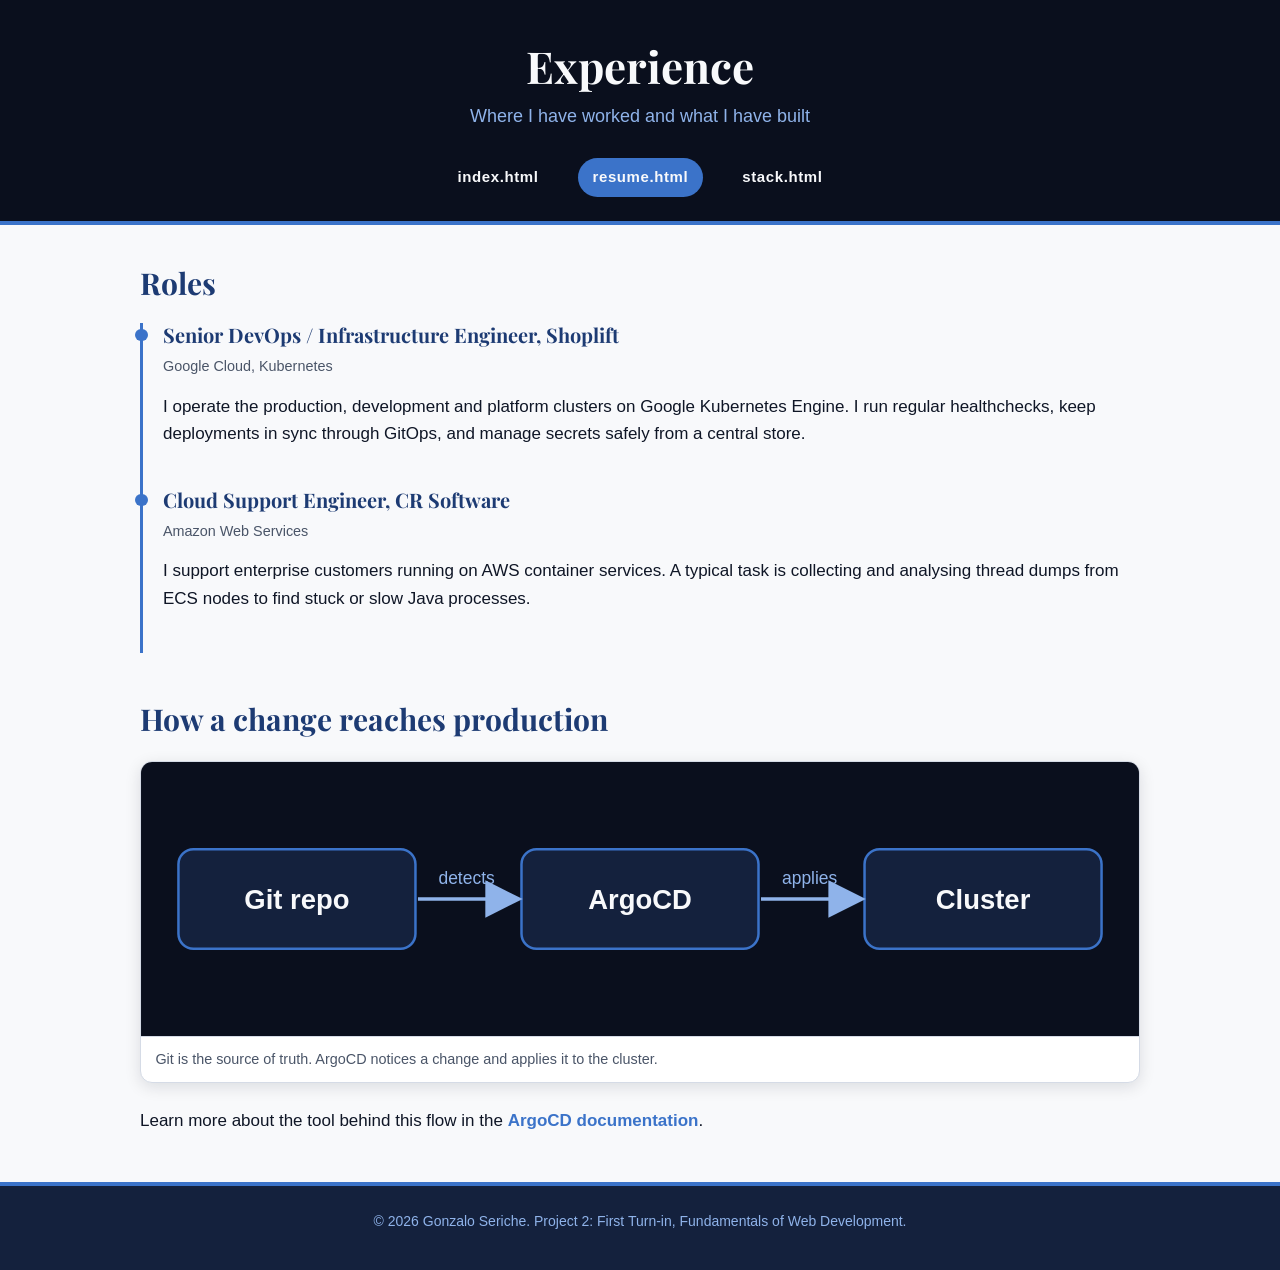
==== resume.html @ bd39b1fa "Rename experience page to resume and use file names in navigation" ====
<!DOCTYPE html>
<html lang="en">
  <head>
    <meta charset="utf-8">
    <meta name="viewport" content="width=device-width, initial-scale=1">
    <title>Experience | Gonzalo Seriche</title>
    <link rel="stylesheet" href="css/reset.css">
    <link rel="stylesheet" href="css/styles.css">
  </head>
  <body>
    <header>
      <h1>Experience</h1>
      <p class="tagline">Where I have worked and what I have built</p>
      <nav>
        <ul>
          <li><a href="index.html">index.html</a></li>
          <li><a href="resume.html" aria-current="page">resume.html</a></li>
          <li><a href="stack.html">stack.html</a></li>
        </ul>
      </nav>
    </header>
    <main>
      <section>
        <h2>Roles</h2>
        <ul class="timeline">
          <li>
            <h3>Senior DevOps / Infrastructure Engineer, Shoplift</h3>
            <p class="when">Google Cloud, Kubernetes</p>
            <p>
              I operate the production, development and platform clusters on
              Google Kubernetes Engine. I run regular healthchecks, keep
              deployments in sync through GitOps, and manage secrets safely
              from a central store.
            </p>
          </li>
          <li>
            <h3>Cloud Support Engineer, CR Software</h3>
            <p class="when">Amazon Web Services</p>
            <p>
              I support enterprise customers running on AWS container
              services. A typical task is collecting and analysing thread dumps
              from ECS nodes to find stuck or slow Java processes.
            </p>
          </li>
        </ul>
      </section>
      <section>
        <h2>How a change reaches production</h2>
        <figure>
          <img src="images/gitops-flow.svg" alt="Flow diagram: Git repository, ArgoCD, then the Kubernetes cluster">
          <figcaption>Git is the source of truth. ArgoCD notices a change and applies it to the cluster.</figcaption>
        </figure>
        <p>
          Learn more about the tool behind this flow in the
          <a href="https://argo-cd.readthedocs.io/">ArgoCD documentation</a>.
        </p>
      </section>
    </main>
    <footer>
      <p>&copy; 2026 Gonzalo Seriche. Project 2: First Turn-in, Fundamentals of Web Development.</p>
    </footer>
  </body>
</html>
---- css/styles.css ----
/* Palette inspired by terralithlabs.com: deep navy, ocean blue, cool off-white */
@import url("https://fonts.googleapis.com/css2?family=Playfair+Display:wght@400;700&display=swap");

:root {
  --navy-900: #0a0f1d;
  --navy-700: #14213d;
  --primary: #1d3b73;
  --accent: #3b73c9;
  --accent-light: #8fb3ea;
  --background: #f8f9fb;
  --foreground: #0f1626;
  --muted: #eceff4;
  --muted-text: #4a5568;
  --border: #d5dbe6;
}

/* Base: native browser font for body text */
body {
  background-color: var(--background);
  color: var(--foreground);
  font-family: Helvetica, Arial, sans-serif;
  font-size: 1.0625rem;
  line-height: 1.6;
}

/* Imported font for headings */
h1,
h2,
h3 {
  font-family: "Playfair Display", Georgia, serif;
  color: var(--primary);
  line-height: 1.2;
}

h1 {
  font-size: 2.75rem;
  font-weight: 700;
}

h2 {
  font-size: 1.875rem;
  font-weight: 700;
  margin-bottom: 0.75em;
}

h3 {
  font-size: 1.25rem;
  font-weight: 700;
  margin-bottom: 0.4em;
}

p {
  margin-bottom: 1em;
}

/* Style element 1: dark header band */
header {
  background-color: var(--navy-900);
  color: var(--background);
  padding: 2.5rem 5% 1.5rem;
  text-align: center;
  border-bottom: 4px solid var(--accent);
}

header h1 {
  color: var(--background);
}

header .tagline {
  color: var(--accent-light);
  font-size: 1.125rem;
  margin: 0.5em 0 1.5em;
}

/* Style element 2: centered horizontal navigation */
nav ul {
  display: flex;
  justify-content: center;
  flex-wrap: wrap;
  gap: 0.5rem 1.5rem;
}

nav a {
  display: block;
  padding: 0.5em 1em;
  border-radius: 2em;
  color: var(--background);
  font-weight: 700;
  letter-spacing: 0.04em;
  font-size: 0.9375rem;
}

nav a:hover,
nav a:focus,
nav a[aria-current="page"] {
  background-color: var(--accent);
}

/* Fluid layout: percentages and relative units */
main {
  width: 90%;
  max-width: 62.5rem;
  margin: 2.5rem auto;
}

section {
  margin-bottom: 3rem;
}

/* Style element 3: content links */
main a {
  color: var(--accent);
  font-weight: 700;
  border-bottom: 2px solid transparent;
}

main a:hover,
main a:focus {
  border-bottom-color: var(--accent);
}

/* Style element 4: figures with rounded corners and shadow */
figure {
  background-color: #ffffff;
  border: 1px solid var(--border);
  border-radius: 0.75rem;
  box-shadow: 0 0.25rem 1rem rgba(10, 15, 29, 0.12);
  overflow: hidden;
  margin: 1.5rem 0;
}

figure img,
figure video {
  width: 100%;
}

figcaption {
  padding: 0.75em 1em;
  font-size: 0.9rem;
  color: var(--muted-text);
  border-top: 1px solid var(--border);
}

/* Style element 5: footer */
footer {
  background-color: var(--navy-700);
  color: var(--accent-light);
  text-align: center;
  padding: 1.5rem 5%;
  font-size: 0.875rem;
  border-top: 4px solid var(--accent);
}

/* Cards (fluid, percentage widths) */
.card-row {
  display: flex;
  flex-wrap: wrap;
  gap: 1.5rem;
}

.card {
  flex: 1 1 30%;
  min-width: 14rem;
  background-color: var(--muted);
  border-left: 5px solid var(--accent);
  border-radius: 0.5rem;
  padding: 1.25rem;
}

/* Fixed-width layout: used on the Stack page, width is intentionally rigid (640px) */
.fixed-panel {
  width: 640px;
  margin: 0 auto 3rem;
  background-color: var(--primary);
  color: var(--background);
  border-radius: 0.75rem;
  padding: 1.5rem 2rem;
}

.fixed-panel h2 {
  color: var(--background);
}

dl dt {
  font-weight: 700;
  color: var(--primary);
  margin-top: 1em;
}

dl dd {
  margin-left: 1.25em;
  color: var(--muted-text);
}

.fixed-panel dt {
  color: var(--accent-light);
}

.fixed-panel dd {
  color: var(--background);
}

.timeline li {
  border-left: 3px solid var(--accent);
  padding: 0 0 1.5rem 1.25rem;
  position: relative;
}

.timeline li::before {
  content: "";
  position: absolute;
  left: -0.5rem;
  top: 0.35rem;
  width: 0.8rem;
  height: 0.8rem;
  border-radius: 50%;
  background-color: var(--accent);
}

.timeline .when {
  color: var(--muted-text);
  font-size: 0.9rem;
}
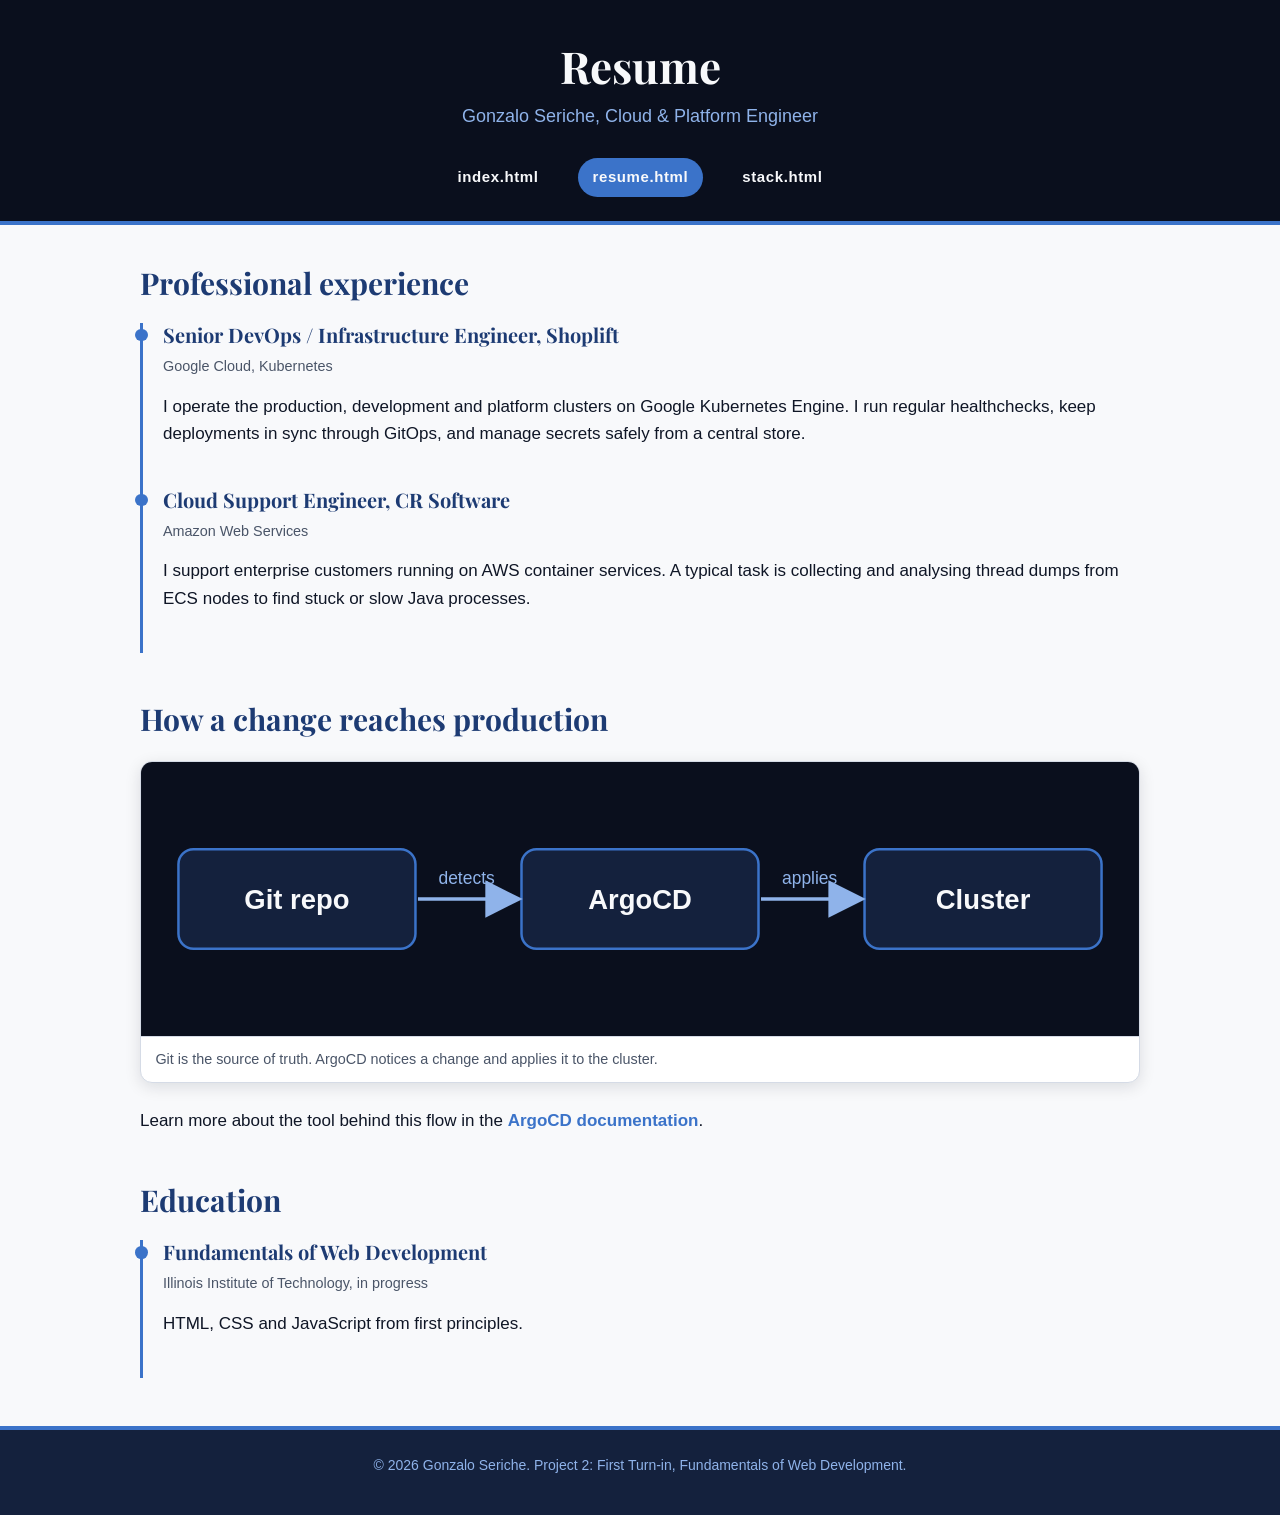
==== commit f917b716: "Turn resume page into a professional resume with education" ====
--- a/resume.html
+++ b/resume.html
@@ -3,14 +3,14 @@
   <head>
     <meta charset="utf-8">
     <meta name="viewport" content="width=device-width, initial-scale=1">
-    <title>Experience | Gonzalo Seriche</title>
+    <title>Resume | Gonzalo Seriche</title>
     <link rel="stylesheet" href="css/reset.css">
     <link rel="stylesheet" href="css/styles.css">
   </head>
   <body>
     <header>
-      <h1>Experience</h1>
-      <p class="tagline">Where I have worked and what I have built</p>
+      <h1>Resume</h1>
+      <p class="tagline">Gonzalo Seriche, Cloud &amp; Platform Engineer</p>
       <nav>
         <ul>
           <li><a href="index.html">index.html</a></li>
@@ -21,7 +21,7 @@
     </header>
     <main>
       <section>
-        <h2>Roles</h2>
+        <h2>Professional experience</h2>
         <ul class="timeline">
           <li>
             <h3>Senior DevOps / Infrastructure Engineer, Shoplift</h3>
@@ -55,6 +55,16 @@
           <a href="https://argo-cd.readthedocs.io/">ArgoCD documentation</a>.
         </p>
       </section>
+      <section>
+        <h2>Education</h2>
+        <ul class="timeline">
+          <li>
+            <h3>Fundamentals of Web Development</h3>
+            <p class="when">Illinois Institute of Technology, in progress</p>
+            <p>HTML, CSS and JavaScript from first principles.</p>
+          </li>
+        </ul>
+      </section>
     </main>
     <footer>
       <p>&copy; 2026 Gonzalo Seriche. Project 2: First Turn-in, Fundamentals of Web Development.</p>
